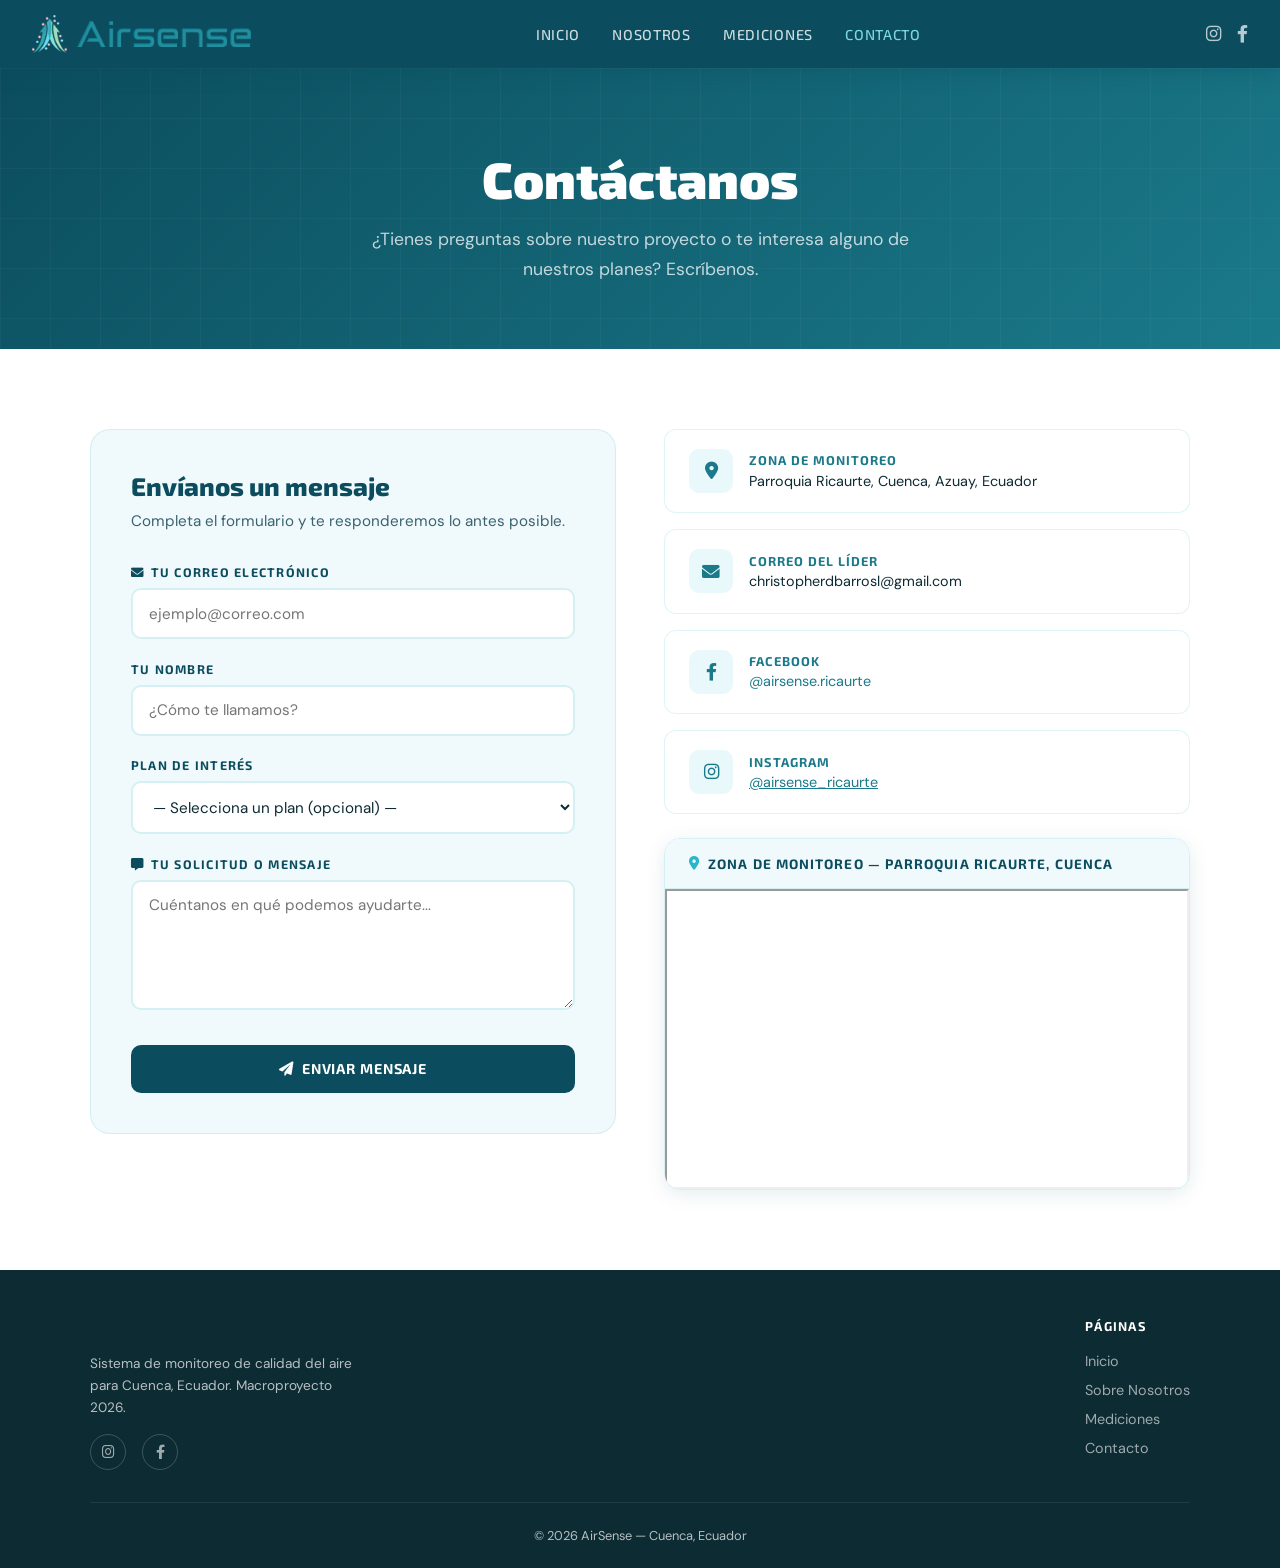
==== contacto.html @ 20c12a59 "[ADD]Repo" ====
<!DOCTYPE html>
<html lang="es">
<head>
    <meta charset="UTF-8">
    <meta name="viewport" content="width=device-width, initial-scale=1.0">
    <title>Contacto | AirSense</title>
    <link rel="preconnect" href="https://fonts.googleapis.com">
    <link href="https://fonts.googleapis.com/css2?family=Exo+2:wght@300;400;600;700;900&family=DM+Sans:wght@300;400;500&display=swap" rel="stylesheet">
    <link rel="stylesheet" href="https://cdnjs.cloudflare.com/ajax/libs/font-awesome/6.0.0/css/all.min.css">
    <style>
        :root {
            --teal-dark: #0b4d5e;
            --teal-mid: #1a7a8a;
            --teal-bright: #2bb5c8;
            --teal-light: #7dd8e4;
            --bg-light: #f0f9fb;
            --text-dark: #0d2b33;
            --text-mid: #3a6370;
            --white: #ffffff;
        }

        * { margin: 0; padding: 0; box-sizing: border-box; }
        body { font-family: 'DM Sans', sans-serif; background: var(--white); color: var(--text-dark); }

        nav {
            background: var(--teal-dark);
            position: sticky; top: 0; z-index: 100;
            padding: 0 2rem; height: 68px;
            display: flex; align-items: center; justify-content: space-between;
            box-shadow: 0 2px 20px rgba(11,77,94,0.4);
        }
        .nav-brand { display: flex; align-items: center; gap: 10px; text-decoration: none; }
        .nav-brand img.isotipo { height: 38px; mix-blend-mode: screen; }
        .nav-brand img.logotipo { height: 26px; mix-blend-mode: screen; }
        .nav-links { display: flex; align-items: center; gap: 2rem; list-style: none; }
        .nav-links a { color: rgba(255,255,255,0.8); text-decoration: none; font-family: 'Exo 2', sans-serif; font-size: 0.9rem; font-weight: 500; letter-spacing: 0.05em; text-transform: uppercase; transition: color 0.2s; }
        .nav-links a:hover, .nav-links a.active { color: var(--teal-light); }
        .nav-social { display: flex; align-items: center; gap: 1rem; }
        .nav-social a { color: rgba(255,255,255,0.7); font-size: 1.1rem; transition: color 0.2s, transform 0.2s; text-decoration: none; }
        .nav-social a:hover { color: var(--teal-light); transform: scale(1.15); }

        .page-header {
            background: linear-gradient(135deg, var(--teal-dark) 0%, var(--teal-mid) 100%);
            padding: 5rem 2rem 4rem;
            text-align: center;
            position: relative; overflow: hidden;
        }
        .page-header::before {
            content: '';
            position: absolute; inset: 0;
            background-image: linear-gradient(rgba(255,255,255,0.03) 1px, transparent 1px), linear-gradient(90deg, rgba(255,255,255,0.03) 1px, transparent 1px);
            background-size: 50px 50px;
        }
        .page-header h1 { font-family: 'Exo 2', sans-serif; font-size: clamp(2.2rem, 4vw, 3.5rem); font-weight: 900; color: var(--white); position: relative; margin-bottom: 1rem; }
        .page-header p { color: rgba(255,255,255,0.75); font-size: 1.1rem; max-width: 540px; margin: 0 auto; position: relative; line-height: 1.7; }

        .section { padding: 5rem 2rem; }
        .container { max-width: 1100px; margin: 0 auto; }

        .contact-layout {
            display: grid;
            grid-template-columns: 1fr 1fr;
            gap: 3rem;
            align-items: start;
        }

        /* FORM */
        .form-card {
            background: var(--bg-light);
            border-radius: 20px;
            padding: 2.5rem;
            border: 1px solid rgba(43,181,200,0.15);
        }

        .form-card h2 {
            font-family: 'Exo 2', sans-serif;
            font-size: 1.6rem; font-weight: 800;
            color: var(--teal-dark); margin-bottom: 0.5rem;
        }

        .form-card p {
            color: var(--text-mid); font-size: 0.95rem;
            margin-bottom: 2rem; line-height: 1.6;
        }

        .form-group {
            margin-bottom: 1.4rem;
        }

        .form-group label {
            display: block;
            font-family: 'Exo 2', sans-serif;
            font-size: 0.78rem;
            font-weight: 700;
            letter-spacing: 0.1em;
            text-transform: uppercase;
            color: var(--teal-dark);
            margin-bottom: 0.5rem;
        }

        .form-group input,
        .form-group textarea,
        .form-group select {
            width: 100%;
            padding: 0.85rem 1rem;
            border: 2px solid rgba(43,181,200,0.2);
            border-radius: 10px;
            font-family: 'DM Sans', sans-serif;
            font-size: 0.95rem;
            color: var(--text-dark);
            background: var(--white);
            transition: border-color 0.2s, box-shadow 0.2s;
            outline: none;
        }

        .form-group input:focus,
        .form-group textarea:focus,
        .form-group select:focus {
            border-color: var(--teal-bright);
            box-shadow: 0 0 0 3px rgba(43,181,200,0.12);
        }

        .form-group textarea {
            min-height: 130px;
            resize: vertical;
        }

        .btn-submit {
            width: 100%;
            padding: 0.95rem;
            background: var(--teal-dark);
            color: var(--white);
            border: none;
            border-radius: 10px;
            font-family: 'Exo 2', sans-serif;
            font-size: 0.9rem;
            font-weight: 700;
            letter-spacing: 0.06em;
            text-transform: uppercase;
            cursor: pointer;
            transition: background 0.2s, transform 0.15s;
            margin-top: 0.5rem;
        }

        .btn-submit:hover {
            background: var(--teal-mid);
            transform: translateY(-2px);
        }

        .success-msg {
            display: none;
            background: rgba(43,181,200,0.1);
            border: 1px solid var(--teal-bright);
            border-radius: 10px;
            padding: 1rem 1.5rem;
            color: var(--teal-dark);
            font-size: 0.95rem;
            margin-top: 1rem;
            text-align: center;
        }

        /* MAP SIDE */
        .map-side {
            display: flex;
            flex-direction: column;
            gap: 1.5rem;
        }

        .contact-info-cards {
            display: flex;
            flex-direction: column;
            gap: 1rem;
        }

        .info-card {
            background: var(--white);
            border-radius: 12px;
            padding: 1.2rem 1.5rem;
            display: flex;
            align-items: center;
            gap: 1rem;
            border: 1px solid rgba(43,181,200,0.15);
            transition: box-shadow 0.2s;
        }

        .info-card:hover { box-shadow: 0 4px 16px rgba(43,181,200,0.1); }

        .info-card .ic-icon {
            width: 44px; height: 44px;
            background: rgba(43,181,200,0.1);
            border-radius: 10px;
            display: flex; align-items: center; justify-content: center;
            font-size: 1.1rem; color: var(--teal-mid);
            flex-shrink: 0;
        }

        .info-card h4 {
            font-family: 'Exo 2', sans-serif;
            font-size: 0.8rem; font-weight: 700;
            letter-spacing: 0.08em; text-transform: uppercase;
            color: var(--teal-mid); margin-bottom: 0.2rem;
        }

        .info-card p {
            font-size: 0.9rem; color: var(--text-dark);
        }

        .map-container {
            border-radius: 16px;
            overflow: hidden;
            border: 1px solid rgba(43,181,200,0.2);
            box-shadow: 0 4px 20px rgba(11,77,94,0.1);
        }

        .map-container h3 {
            font-family: 'Exo 2', sans-serif;
            font-size: 0.85rem; font-weight: 700;
            letter-spacing: 0.08em; text-transform: uppercase;
            color: var(--teal-dark);
            padding: 1rem 1.5rem;
            background: var(--bg-light);
            display: flex; align-items: center; gap: 0.5rem;
            border-bottom: 1px solid rgba(43,181,200,0.15);
        }

        .map-container iframe {
            display: block;
            width: 100%;
            height: 300px;
        }

        /* FOOTER */
        footer {
            background: var(--text-dark);
            color: rgba(255,255,255,0.7);
            padding: 3rem 2rem 1.5rem;
        }
        .footer-inner { max-width: 1100px; margin: 0 auto; display: flex; justify-content: space-between; align-items: flex-start; gap: 2rem; flex-wrap: wrap; }
        .footer-brand img.logotipo { height: 22px; mix-blend-mode: screen; margin-bottom: 0.8rem; display: block; }
        .footer-brand p { font-size: 0.85rem; max-width: 280px; line-height: 1.6; }
        .footer-social { display: flex; gap: 1rem; margin-top: 1rem; }
        .footer-social a { width: 36px; height: 36px; border-radius: 50%; border: 1px solid rgba(255,255,255,0.2); display: flex; align-items: center; justify-content: center; color: rgba(255,255,255,0.6); font-size: 0.9rem; text-decoration: none; transition: border-color 0.2s, color 0.2s; }
        .footer-social a:hover { border-color: var(--teal-bright); color: var(--teal-light); }
        .footer-links h4 { font-family: 'Exo 2', sans-serif; font-size: 0.8rem; font-weight: 700; letter-spacing: 0.1em; text-transform: uppercase; color: var(--white); margin-bottom: 1rem; }
        .footer-links ul { list-style: none; }
        .footer-links ul li { margin-bottom: 0.5rem; }
        .footer-links ul li a { color: rgba(255,255,255,0.6); text-decoration: none; font-size: 0.9rem; transition: color 0.2s; }
        .footer-links ul li a:hover { color: var(--teal-light); }
        .footer-bottom { max-width: 1100px; margin: 2rem auto 0; padding-top: 1.5rem; border-top: 1px solid rgba(255,255,255,0.08); text-align: center; font-size: 0.8rem; }

        @media (max-width: 768px) {
            .contact-layout { grid-template-columns: 1fr; }
            .nav-links { display: none; }
        }
    </style>
</head>
<body>

<nav>
    <a href="index.html" class="nav-brand">
        <img src="Airsense-iso.png" class="isotipo" alt="AirSense isotipo">
        <img src="Airsense-logo.png" class="logotipo" alt="AirSense">
    </a>
    <ul class="nav-links">
        <li><a href="index.html">Inicio</a></li>
        <li><a href="nosotros.html">Nosotros</a></li>
        <li><a href="mediciones.html">Mediciones</a></li>
        <li><a href="contacto.html" class="active">Contacto</a></li>
    </ul>
    <div class="nav-social">
        <a href="https://www.instagram.com/airsense_ricaurte/" target="_blank"><i class="fab fa-instagram"></i></a>
        <a href="https://www.facebook.com/profile.php?id=61586188710664" target="_blank"><i class="fab fa-facebook-f"></i></a>
    </div>
</nav>

<div class="page-header">
    <h1>Contáctanos</h1>
    <p>¿Tienes preguntas sobre nuestro proyecto o te interesa alguno de nuestros planes? Escríbenos.</p>
</div>

<section class="section">
    <div class="container">
        <div class="contact-layout">

            <!-- FORMULARIO -->
            <div class="form-card">
                <h2>Envíanos un mensaje</h2>
                <p>Completa el formulario y te responderemos lo antes posible.</p>

                <form id="contactForm">
                    <div class="form-group">
                        <label for="email"><i class="fas fa-envelope" style="margin-right:0.4rem;"></i>Tu correo electrónico</label>
                        <input type="email" id="email" placeholder="ejemplo@correo.com" required>
                    </div>

                    <div class="form-group">
                        <label for="nombre">Tu nombre</label>
                        <input type="text" id="nombre" placeholder="¿Cómo te llamamos?">
                    </div>

                    <div class="form-group">
                        <label for="plan">Plan de interés</label>
                        <select id="plan">
                            <option value="">— Selecciona un plan (opcional) —</option>
                            <option value="basico">Básico — Solo mediciones</option>
                            <option value="medium">Medium — Mediciones + Estadísticas</option>
                            <option value="premium">Premium — Mediciones + Estadísticas + Mejora</option>
                            <option value="info">Solo quiero información general</option>
                        </select>
                    </div>

                    <div class="form-group">
                        <label for="solicitud"><i class="fas fa-comment-alt" style="margin-right:0.4rem;"></i>Tu solicitud o mensaje</label>
                        <textarea id="solicitud" placeholder="Cuéntanos en qué podemos ayudarte..." required></textarea>
                    </div>

                    <button type="submit" class="btn-submit">
                        <i class="fas fa-paper-plane" style="margin-right:0.5rem;"></i>Enviar mensaje
                    </button>
                </form>

                <div class="success-msg" id="successMsg">
                    <i class="fas fa-check-circle" style="color:var(--teal-mid); margin-right:0.5rem;"></i>
                    ¡Mensaje enviado correctamente! Te contactaremos pronto.
                </div>
            </div>

            <!-- MAPA + INFO -->
            <div class="map-side">
                <div class="contact-info-cards">
                    <div class="info-card">
                        <div class="ic-icon"><i class="fas fa-map-marker-alt"></i></div>
                        <div>
                            <h4>Zona de monitoreo</h4>
                            <p>Parroquia Ricaurte, Cuenca, Azuay, Ecuador</p>
                        </div>
                    </div>
                    <div class="info-card">
                        <div class="ic-icon"><i class="fas fa-envelope"></i></div>
                        <div>
                            <h4>Correo del líder</h4>
                            <p>christopherdbarrosl@gmail.com</p>
                        </div>
                    </div>
                    <div class="info-card">
                        <div class="ic-icon"><i class="fab fa-facebook-f"></i></div>
                        <div>
                            <h4>Facebook</h4>
                            <p><a href="https://www.facebook.com/" target="_blank" style="color:var(--teal-mid); text-decoration:none;">@airsense.ricaurte</a></p>
                        </div>
                    </div>
                    <div class="info-card">
                        <div class="ic-icon"><i class="fab fa-instagram"></i></div>
                        <div>
                            <h4>Instagram</h4>
                            <p><a href="https://www.instagram.com/airsense_ricaurte/" target="_blank" style="color:var(--teal-mid);">@airsense_ricaurte</a></p>
                        </div>
                    </div>
                </div>

                <div class="map-container">
                    <h3><i class="fas fa-map-marker-alt" style="color:var(--teal-bright);"></i> Zona de monitoreo — Parroquia Ricaurte, Cuenca</h3>
                    <iframe
                        src="https://www.google.com/maps/embed?pb=!1m18!1m12!1m3!1d15939.79!2d-78.9977!3d-2.9047!2m3!1f0!2f0!3f0!3m2!1i1024!2i768!4f13.1!3m3!1m2!1s0x91cd17f8e348f9c5%3A0x3e5c7f4b4c1d1234!2sRicaurte%2C%20Cuenca!5e0!3m2!1ses!2sec!4v1700000000000!5m2!1ses!2sec"
                        allowfullscreen=""
                        loading="lazy"
                        referrerpolicy="no-referrer-when-downgrade">
                    </iframe>
                </div>
            </div>

        </div>
    </div>
</section>

<footer>
    <div class="footer-inner">
        <div class="footer-brand">
            <img src="Airsense-logo.png" class="logotipo" alt="AirSense">
            <p>Sistema de monitoreo de calidad del aire para Cuenca, Ecuador. Macroproyecto 2026.</p>
            <div class="footer-social">
                <a href="https://www.instagram.com/airsense_ricaurte/" target="_blank"><i class="fab fa-instagram"></i></a>
                <a href="https://www.facebook.com/profile.php?id=61586188710664" target="_blank"><i class="fab fa-facebook-f"></i></a>
            </div>
        </div>
        <div class="footer-links">
            <h4>Páginas</h4>
            <ul>
                <li><a href="index.html">Inicio</a></li>
                <li><a href="nosotros.html">Sobre Nosotros</a></li>
                <li><a href="mediciones.html">Mediciones</a></li>
                <li><a href="contacto.html">Contacto</a></li>
            </ul>
        </div>
    </div>
    <div class="footer-bottom">&copy; 2026 AirSense — Cuenca, Ecuador</div>
</footer>

<script>
    document.getElementById('contactForm').addEventListener('submit', function(e) {
        e.preventDefault();
        const email = document.getElementById('email').value;
        const solicitud = document.getElementById('solicitud').value;
        if (email && solicitud) {
            document.getElementById('contactForm').style.display = 'none';
            document.getElementById('successMsg').style.display = 'block';
        }
    });
</script>

</body>
</html>
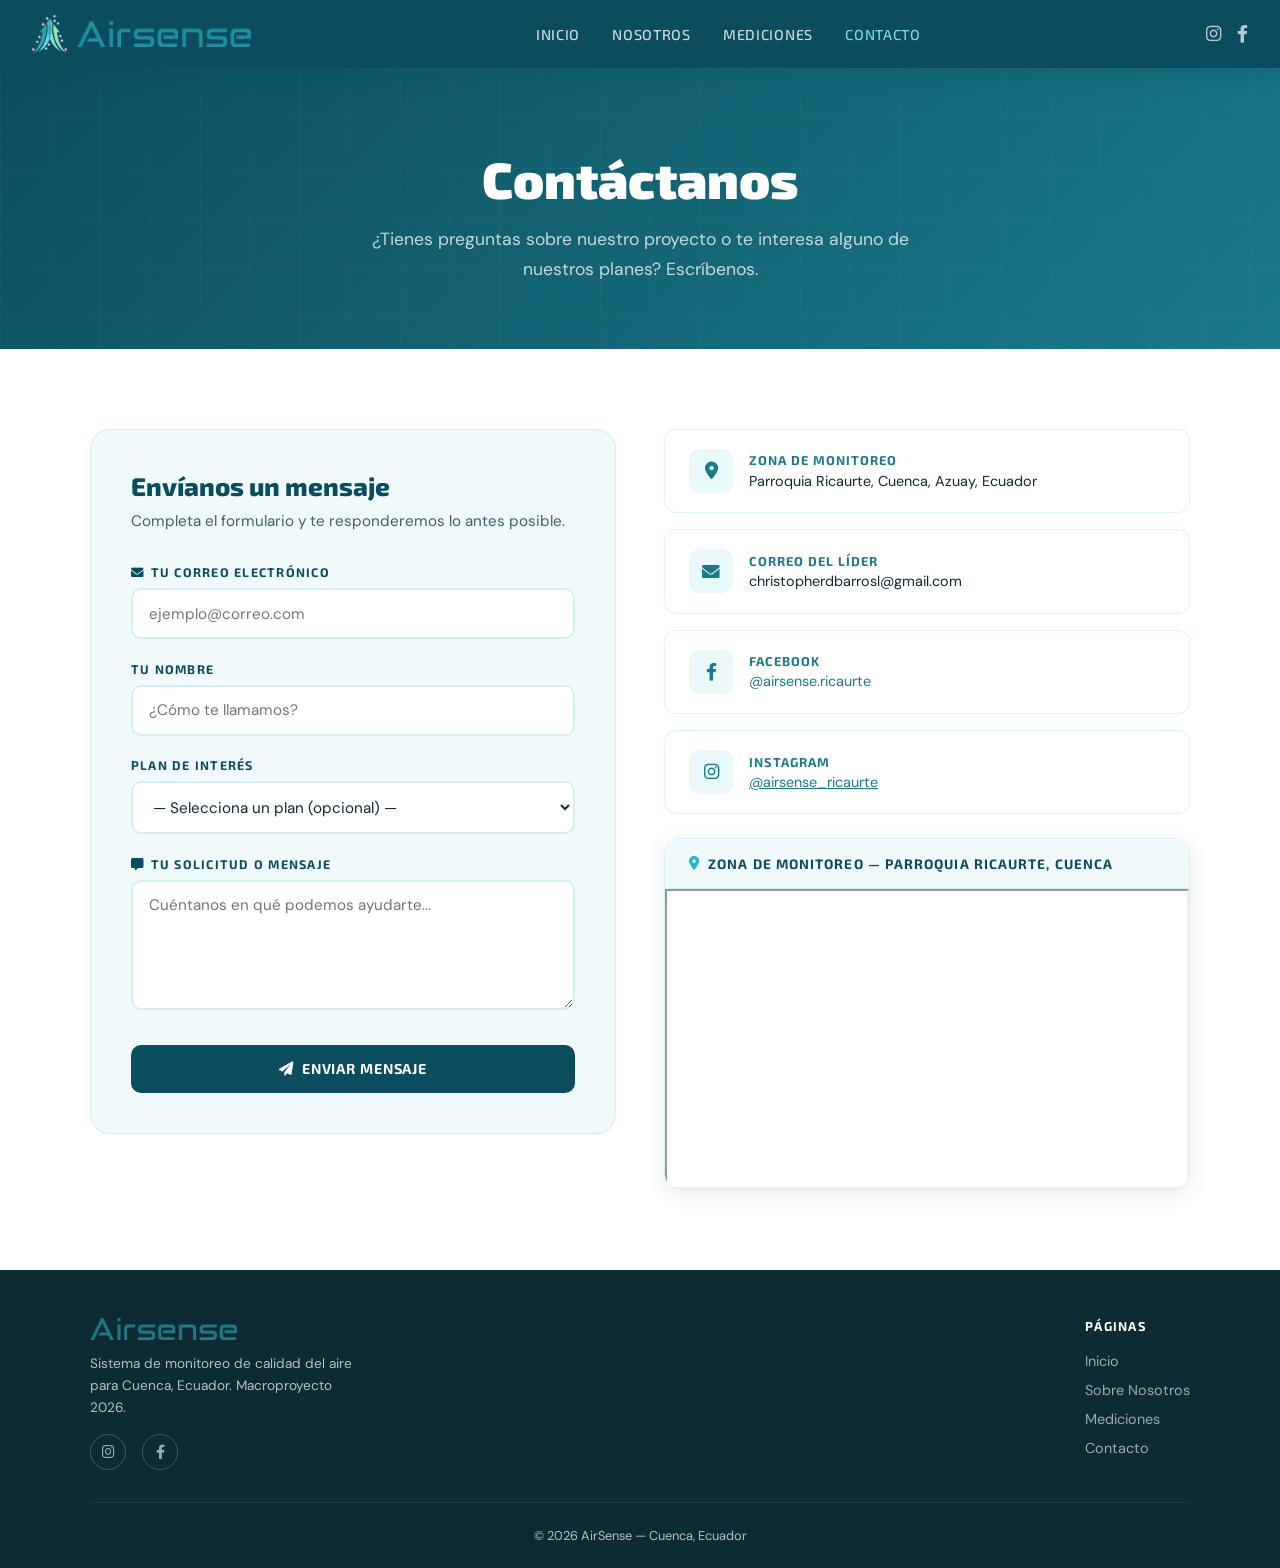
==== commit a7149215: "[FIX]FAVICON" ====
--- a/contacto.html
+++ b/contacto.html
@@ -4,6 +4,9 @@
     <meta charset="UTF-8">
     <meta name="viewport" content="width=device-width, initial-scale=1.0">
     <title>Contacto | AirSense</title>
+    <link rel="icon" type="image/png" sizes="32x32" href="assets/favicon/favicon-32x32.png">
+    <link rel="icon" type="image/png" href="assets/favicon/favicon.png">
+    <link rel="apple-touch-icon" sizes="180x180" href="assets/favicon/apple-touch-icon.png">
     <link rel="preconnect" href="https://fonts.googleapis.com">
     <link href="https://fonts.googleapis.com/css2?family=Exo+2:wght@300;400;600;700;900&family=DM+Sans:wght@300;400;500&display=swap" rel="stylesheet">
     <link rel="stylesheet" href="https://cdnjs.cloudflare.com/ajax/libs/font-awesome/6.0.0/css/all.min.css">
